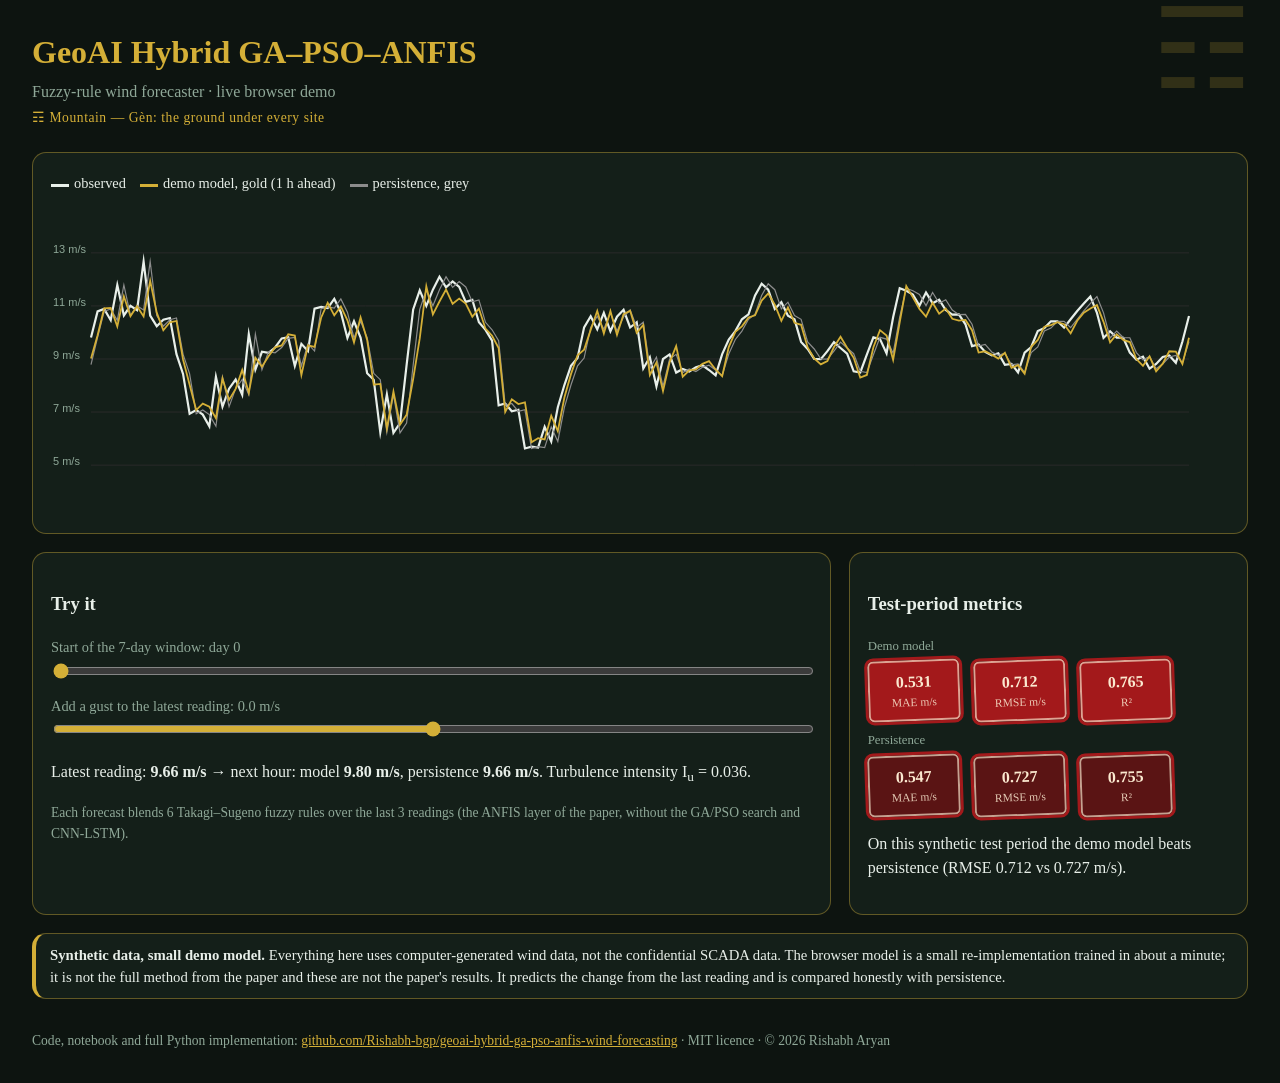
==== index.html @ 9a769ce5 "Live demo (static HTML/CSS/JS, synthetic data)" ====
<!doctype html><html lang="en"><head><meta charset="utf-8"><meta name="color-scheme" content="dark"><meta name="viewport" content="width=device-width,initial-scale=1">
<title>GeoAI Hybrid GA–PSO–ANFIS — live demo on synthetic wind data</title><meta name="description" content="Fuzzy-rule wind forecaster · live browser demo. Interactive wind speed forecast vs persistence on synthetic data.">
<link rel="stylesheet" href="style.css"></head><body class="side">
<header><div class="tri" aria-hidden="true">☶</div><h1>GeoAI Hybrid GA–PSO–ANFIS</h1><p>Fuzzy-rule wind forecaster · live browser demo</p><p class="tricap">☶ Mountain — Gèn: the ground under every site</p></header>
<main>
<section class="card wide"><div class="legend"><span><i style="background:var(--obs)"></i>observed</span><span><i style="background:var(--model)"></i>demo model, gold (1 h ahead)</span><span><i style="background:var(--pers)"></i>persistence, grey</span></div>
<canvas id="chart" aria-label="One week of synthetic wind speed with the demo model forecast and the persistence forecast"></canvas></section>
<section class="card"><h3>Try it</h3>
<label>Start of the 7-day window: day <span id="startv"></span></label><input id="start" type="range" min="0" value="0">
<label>Add a gust to the latest reading: <span id="gustv"></span> m/s</label><input id="gust" type="range" min="-4" max="4" step="0.1" value="0">
<p id="whatif"></p><p class="cap">Each forecast blends 6 Takagi–Sugeno fuzzy rules over the last 3 readings (the ANFIS layer of the paper, without the GA/PSO search and CNN-LSTM).</p><div id="extra"></div></section>
<section class="card"><h3>Test-period metrics</h3><div id="metrics"></div><p id="verdict"></p></section>
<section class="card wide warn"><b>Synthetic data, small demo model.</b> Everything here uses computer-generated wind data, not the confidential SCADA data. The browser model is a small re-implementation trained in about a minute; it is not the full method from the paper and these are not the paper's results. It predicts the change from the last reading and is compared honestly with persistence.</section>
</main>
<footer>Code, notebook and full Python implementation: <a href="https://github.com/Rishabh-bgp/geoai-hybrid-ga-pso-anfis-wind-forecasting">github.com/Rishabh-bgp/geoai-hybrid-ga-pso-anfis-wind-forecasting</a> · MIT licence · © 2026 Rishabh Aryan</footer>
<script></script><script src="data.js"></script><script src="model.js"></script><script src="app.js"></script></body></html>
---- style.css ----
:root{--bg:#0d1410;--panel:#141f19;--ink:#e8efe9;--muted:#8fa898;--accent:#d4af37;--obs:#e8efe9;--pers:#8c8c8c;--model:#d4af37;--grid:#2a2a2a}
*{box-sizing:border-box}body{margin:0;background:var(--bg);color:var(--ink);font-family:'Georgia', serif;line-height:1.5}
header{padding:28px 32px 8px}h1{margin:0;font-size:2rem;color:var(--accent)}header p{margin:4px 0 0;color:var(--muted)}
main{display:grid;gap:18px;padding:16px 32px 32px}.card{background:var(--panel);border:1px solid #d4af3766;border-radius:14px;padding:18px;transition:box-shadow .25s,border-color .25s}.card:hover{border-color:#d4af37;box-shadow:0 0 22px #d4af3740}
header{position:relative;overflow:hidden}.tri{position:absolute;right:28px;top:-6px;font-size:7rem;color:#d4af37;opacity:.18;line-height:1}.tricap{color:#d4af37;font-size:.85rem;letter-spacing:.04em}
.seals{display:flex;flex-wrap:wrap;gap:14px}.seal{background:#a3191b;color:#fbe9d0;border:2px solid #fbe9d0aa;outline:3px solid #a3191b;border-radius:6px;padding:8px 12px;text-align:center;font-weight:700;transform:rotate(-2deg);box-shadow:0 0 0 #0000;transition:box-shadow .25s,transform .25s;min-width:92px}.seal:hover{transform:rotate(0);box-shadow:0 0 18px #d4af3760}.seal small{display:block;font-weight:400;opacity:.85;font-size:.72rem}.seal.p{background:#5a1414}
.grp{color:var(--muted);font-size:.8rem;margin:10px 0 4px}
canvas{width:100%;height:320px;display:block}.legend span{margin-right:14px;font-size:.9rem}.legend i{display:inline-block;width:18px;height:3px;vertical-align:middle;margin-right:5px}
label{display:block;margin:10px 0 2px;color:var(--muted);font-size:.9rem}input[type=range]{width:100%;accent-color:var(--accent)}
table{border-collapse:collapse;width:100%}td,th{padding:6px 8px;border-bottom:1px solid var(--grid);text-align:right}td:first-child,th:first-child{text-align:left}
.warn{border-left:4px solid var(--accent);padding:10px 14px;font-size:.92rem}footer{padding:0 32px 32px;color:var(--muted);font-size:.85rem}a{color:var(--accent)}
.bar{display:inline-block;width:3.6%;margin-right:.5%;background:var(--accent);vertical-align:bottom;border-radius:3px 3px 0 0}.cap{color:var(--muted);font-size:.85rem}
.gate{height:16px;background:var(--grid);border-radius:8px;overflow:hidden}.gate div{height:100%;background:var(--model)}
.side main{grid-template-columns:2fr 1fr}.side .wide{grid-column:1/-1}.dash main{grid-template-columns:1fr 1fr}.dash .wide{grid-column:1/-1}
.center{max-width:860px;margin:auto;text-align:left}.center header{text-align:center}
@media(max-width:800px){.side main,.dash main{grid-template-columns:1fr}}
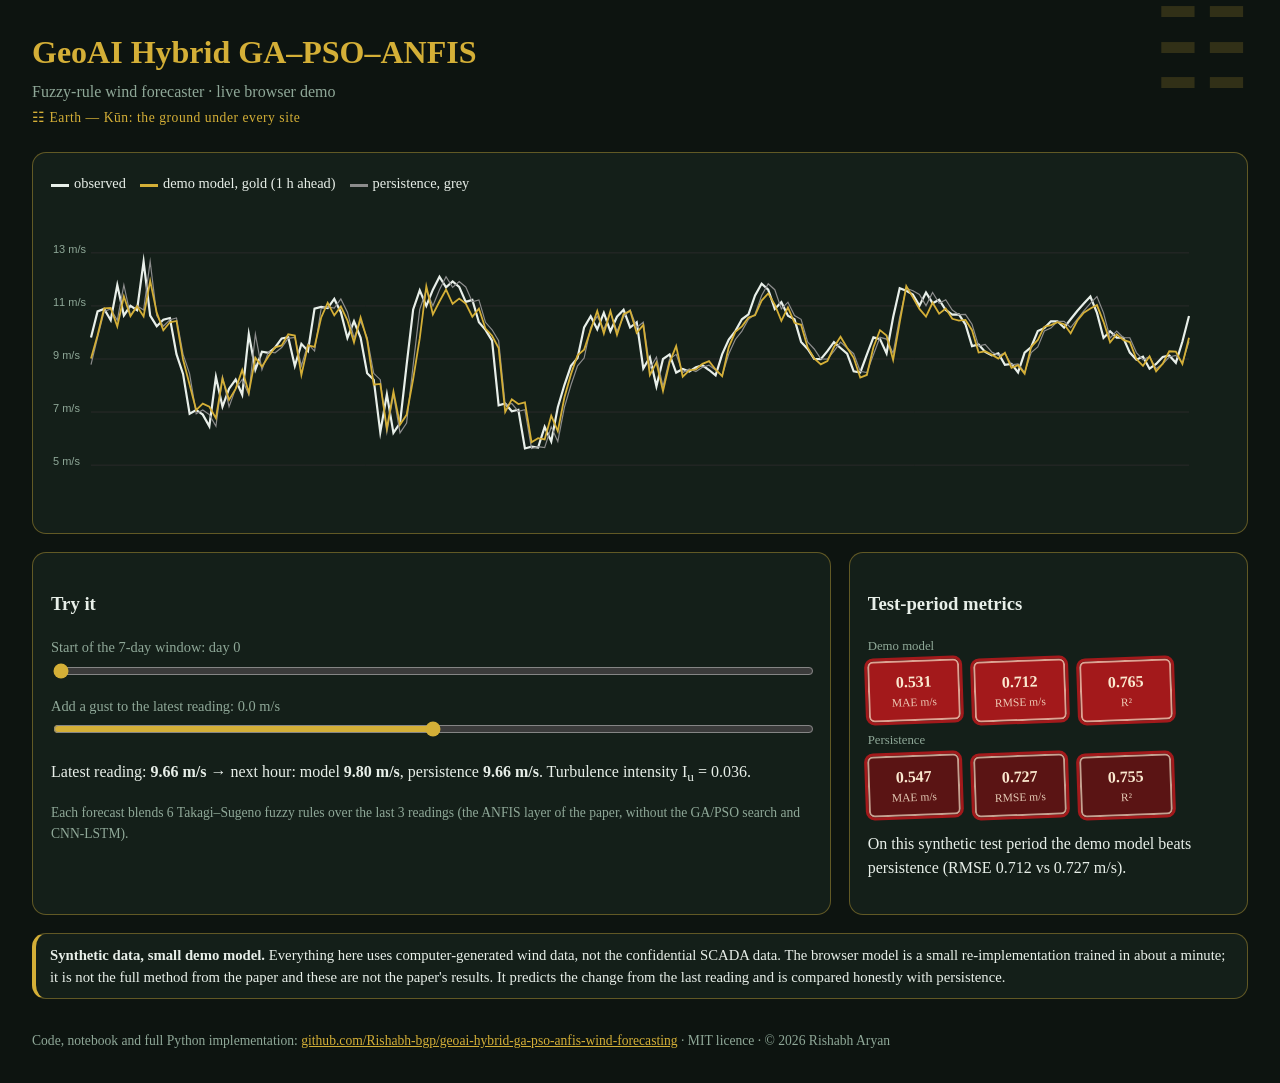
==== commit 9c1237bc: "Demo: trigram update" ====
--- a/index.html
+++ b/index.html
@@ -1,7 +1,7 @@
 <!doctype html><html lang="en"><head><meta charset="utf-8"><meta name="color-scheme" content="dark"><meta name="viewport" content="width=device-width,initial-scale=1">
 <title>GeoAI Hybrid GA–PSO–ANFIS — live demo on synthetic wind data</title><meta name="description" content="Fuzzy-rule wind forecaster · live browser demo. Interactive wind speed forecast vs persistence on synthetic data.">
 <link rel="stylesheet" href="style.css"></head><body class="side">
-<header><div class="tri" aria-hidden="true">☶</div><h1>GeoAI Hybrid GA–PSO–ANFIS</h1><p>Fuzzy-rule wind forecaster · live browser demo</p><p class="tricap">☶ Mountain — Gèn: the ground under every site</p></header>
+<header><div class="tri" aria-hidden="true">☷</div><h1>GeoAI Hybrid GA–PSO–ANFIS</h1><p>Fuzzy-rule wind forecaster · live browser demo</p><p class="tricap">☷ Earth — Kūn: the ground under every site</p></header>
 <main>
 <section class="card wide"><div class="legend"><span><i style="background:var(--obs)"></i>observed</span><span><i style="background:var(--model)"></i>demo model, gold (1 h ahead)</span><span><i style="background:var(--pers)"></i>persistence, grey</span></div>
 <canvas id="chart" aria-label="One week of synthetic wind speed with the demo model forecast and the persistence forecast"></canvas></section>
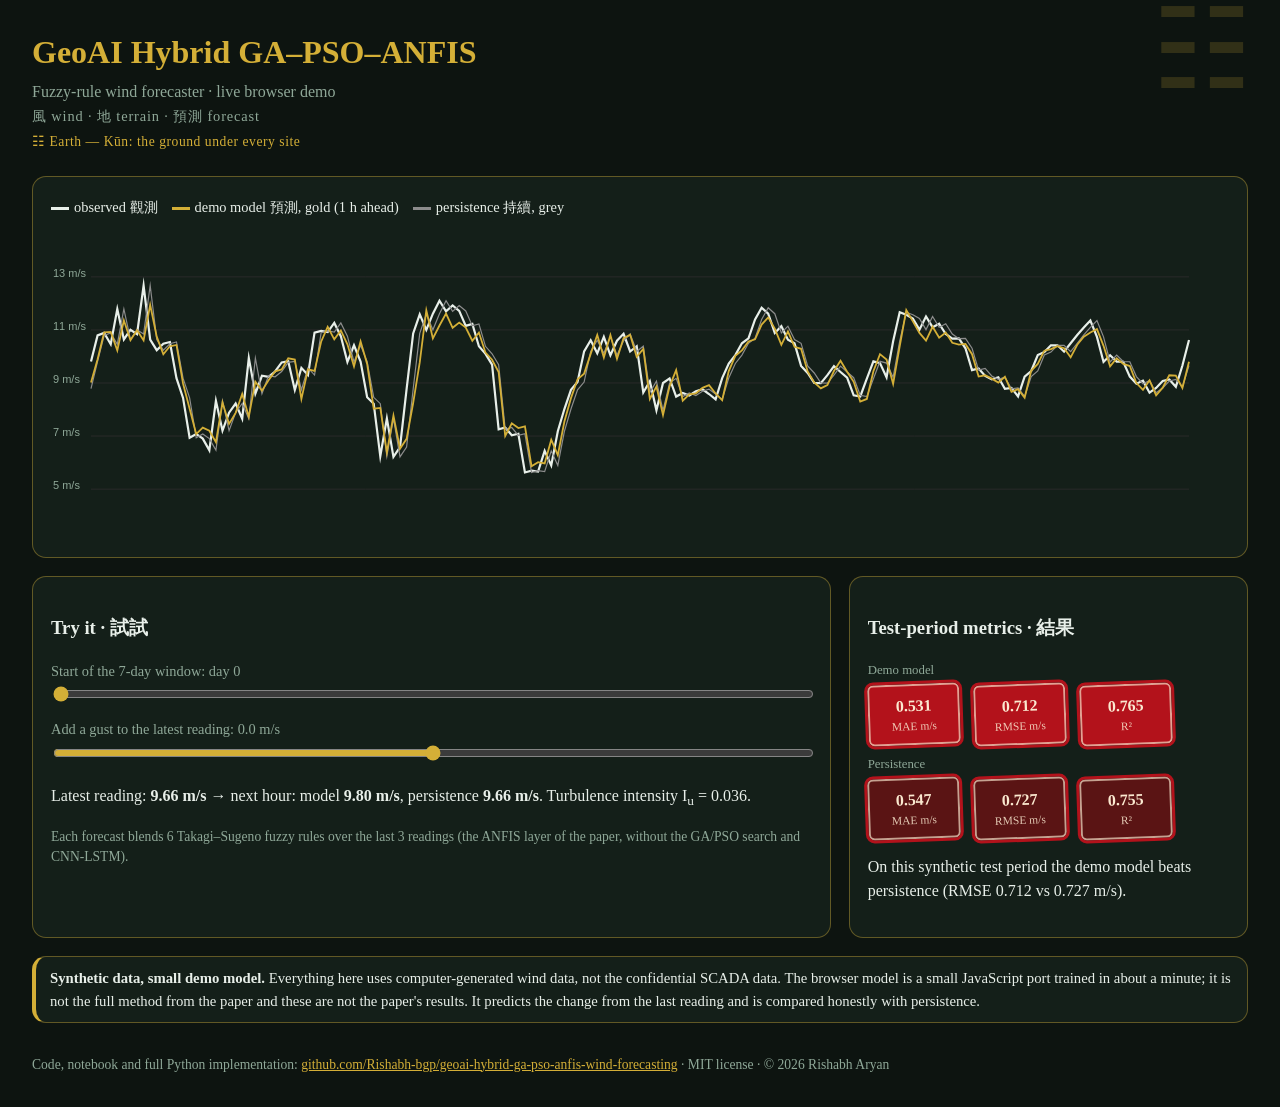
==== commit b886c1e1: "Demo: crimson #b3121b, US spelling, bilingual labels" ====
--- a/index.html
+++ b/index.html
@@ -1,16 +1,16 @@
 <!doctype html><html lang="en"><head><meta charset="utf-8"><meta name="color-scheme" content="dark"><meta name="viewport" content="width=device-width,initial-scale=1">
 <title>GeoAI Hybrid GA–PSO–ANFIS — live demo on synthetic wind data</title><meta name="description" content="Fuzzy-rule wind forecaster · live browser demo. Interactive wind speed forecast vs persistence on synthetic data.">
 <link rel="stylesheet" href="style.css"></head><body class="side">
-<header><div class="tri" aria-hidden="true">☷</div><h1>GeoAI Hybrid GA–PSO–ANFIS</h1><p>Fuzzy-rule wind forecaster · live browser demo</p><p class="tricap">☷ Earth — Kūn: the ground under every site</p></header>
+<header><div class="tri" aria-hidden="true">☷</div><h1>GeoAI Hybrid GA–PSO–ANFIS</h1><p>Fuzzy-rule wind forecaster · live browser demo</p><p class="bil">風 wind · 地 terrain · 預測 forecast</p><p class="tricap">☷ Earth — Kūn: the ground under every site</p></header>
 <main>
-<section class="card wide"><div class="legend"><span><i style="background:var(--obs)"></i>observed</span><span><i style="background:var(--model)"></i>demo model, gold (1 h ahead)</span><span><i style="background:var(--pers)"></i>persistence, grey</span></div>
+<section class="card wide"><div class="legend"><span><i style="background:var(--obs)"></i>observed 觀測</span><span><i style="background:var(--model)"></i>demo model 預測, gold (1 h ahead)</span><span><i style="background:var(--pers)"></i>persistence 持續, grey</span></div>
 <canvas id="chart" aria-label="One week of synthetic wind speed with the demo model forecast and the persistence forecast"></canvas></section>
-<section class="card"><h3>Try it</h3>
+<section class="card"><h3>Try it · 試試</h3>
 <label>Start of the 7-day window: day <span id="startv"></span></label><input id="start" type="range" min="0" value="0">
 <label>Add a gust to the latest reading: <span id="gustv"></span> m/s</label><input id="gust" type="range" min="-4" max="4" step="0.1" value="0">
 <p id="whatif"></p><p class="cap">Each forecast blends 6 Takagi–Sugeno fuzzy rules over the last 3 readings (the ANFIS layer of the paper, without the GA/PSO search and CNN-LSTM).</p><div id="extra"></div></section>
-<section class="card"><h3>Test-period metrics</h3><div id="metrics"></div><p id="verdict"></p></section>
-<section class="card wide warn"><b>Synthetic data, small demo model.</b> Everything here uses computer-generated wind data, not the confidential SCADA data. The browser model is a small re-implementation trained in about a minute; it is not the full method from the paper and these are not the paper's results. It predicts the change from the last reading and is compared honestly with persistence.</section>
+<section class="card"><h3>Test-period metrics · 結果</h3><div id="metrics"></div><p id="verdict"></p></section>
+<section class="card wide warn"><b>Synthetic data, small demo model.</b> Everything here uses computer-generated wind data, not the confidential SCADA data. The browser model is a small JavaScript port trained in about a minute; it is not the full method from the paper and these are not the paper's results. It predicts the change from the last reading and is compared honestly with persistence.</section>
 </main>
-<footer>Code, notebook and full Python implementation: <a href="https://github.com/Rishabh-bgp/geoai-hybrid-ga-pso-anfis-wind-forecasting">github.com/Rishabh-bgp/geoai-hybrid-ga-pso-anfis-wind-forecasting</a> · MIT licence · © 2026 Rishabh Aryan</footer>
+<footer>Code, notebook and full Python implementation: <a href="https://github.com/Rishabh-bgp/geoai-hybrid-ga-pso-anfis-wind-forecasting">github.com/Rishabh-bgp/geoai-hybrid-ga-pso-anfis-wind-forecasting</a> · MIT license · © 2026 Rishabh Aryan</footer>
 <script></script><script src="data.js"></script><script src="model.js"></script><script src="app.js"></script></body></html>
--- a/style.css
+++ b/style.css
@@ -3,8 +3,8 @@
 header{padding:28px 32px 8px}h1{margin:0;font-size:2rem;color:var(--accent)}header p{margin:4px 0 0;color:var(--muted)}
 main{display:grid;gap:18px;padding:16px 32px 32px}.card{background:var(--panel);border:1px solid #d4af3766;border-radius:14px;padding:18px;transition:box-shadow .25s,border-color .25s}.card:hover{border-color:#d4af37;box-shadow:0 0 22px #d4af3740}
 header{position:relative;overflow:hidden}.tri{position:absolute;right:28px;top:-6px;font-size:7rem;color:#d4af37;opacity:.18;line-height:1}.tricap{color:#d4af37;font-size:.85rem;letter-spacing:.04em}
-.seals{display:flex;flex-wrap:wrap;gap:14px}.seal{background:#a3191b;color:#fbe9d0;border:2px solid #fbe9d0aa;outline:3px solid #a3191b;border-radius:6px;padding:8px 12px;text-align:center;font-weight:700;transform:rotate(-2deg);box-shadow:0 0 0 #0000;transition:box-shadow .25s,transform .25s;min-width:92px}.seal:hover{transform:rotate(0);box-shadow:0 0 18px #d4af3760}.seal small{display:block;font-weight:400;opacity:.85;font-size:.72rem}.seal.p{background:#5a1414}
-.grp{color:var(--muted);font-size:.8rem;margin:10px 0 4px}
+.seals{display:flex;flex-wrap:wrap;gap:14px}.seal{background:#b3121b;color:#fbe9d0;border:2px solid #fbe9d0aa;outline:3px solid #b3121b;border-radius:6px;padding:8px 12px;text-align:center;font-weight:700;transform:rotate(-2deg);box-shadow:0 0 0 #0000;transition:box-shadow .25s,transform .25s;min-width:92px}.seal:hover{transform:rotate(0);box-shadow:0 0 18px #d4af3760}.seal small{display:block;font-weight:400;opacity:.85;font-size:.72rem}.seal.p{background:#5a1414}
+.bil{color:var(--muted);font-size:.9rem;letter-spacing:.06em;margin:2px 0 0}.grp{color:var(--muted);font-size:.8rem;margin:10px 0 4px}
 canvas{width:100%;height:320px;display:block}.legend span{margin-right:14px;font-size:.9rem}.legend i{display:inline-block;width:18px;height:3px;vertical-align:middle;margin-right:5px}
 label{display:block;margin:10px 0 2px;color:var(--muted);font-size:.9rem}input[type=range]{width:100%;accent-color:var(--accent)}
 table{border-collapse:collapse;width:100%}td,th{padding:6px 8px;border-bottom:1px solid var(--grid);text-align:right}td:first-child,th:first-child{text-align:left}
